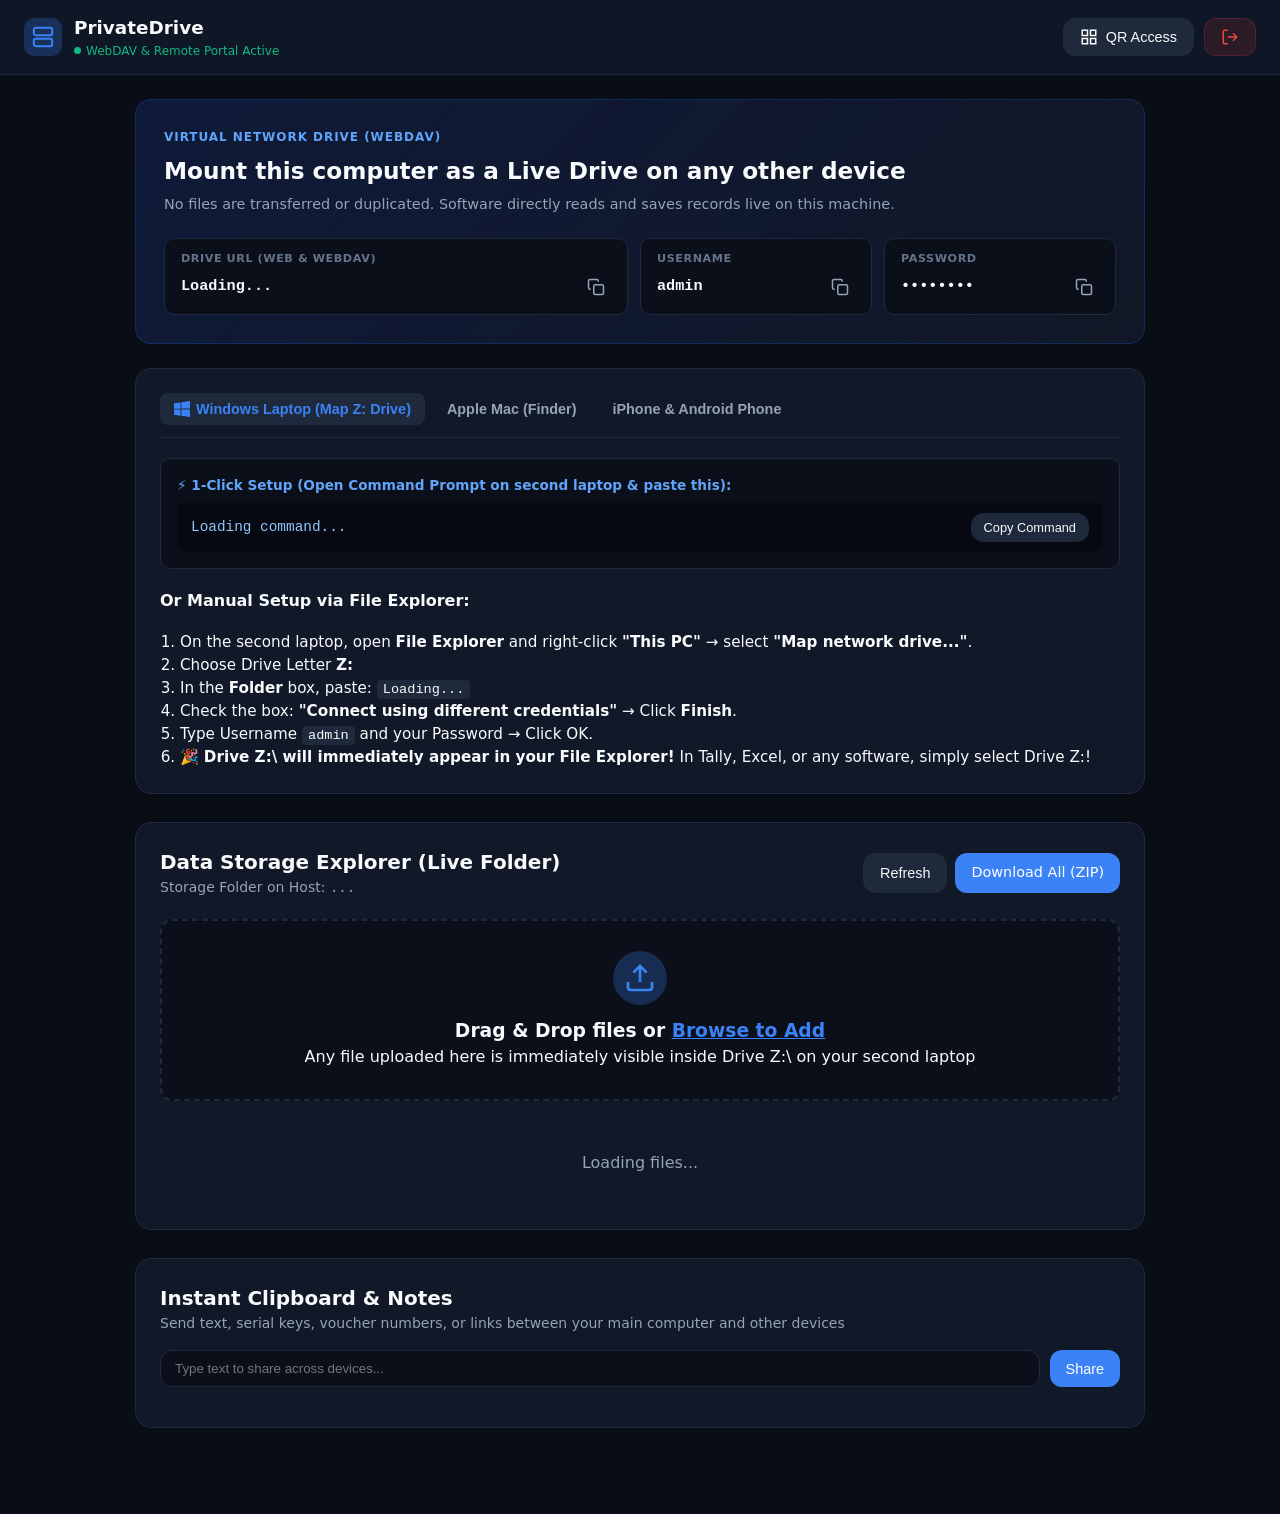
==== templates/index.html @ 7d11a28d "Initial commit: PrivateDrive - Self-hosted Virtual Network Drive" ====
<!DOCTYPE html>
<html lang="en">
<head>
    <meta charset="UTF-8">
    <meta name="viewport" content="width=device-width, initial-scale=1.0, maximum-scale=1.0">
    <title>PrivateDrive - Remote Data & Virtual Drive Portal</title>
    <link rel="stylesheet" href="/static/style.css">
    <script src="/static/qrcode.min.js"></script>
</head>
<body class="dashboard-body">

    <!-- Navbar -->
    <header class="navbar">
        <div class="nav-brand">
            <div class="brand-icon">
                <svg viewBox="0 0 24 24" width="22" height="22" fill="none" stroke="currentColor" stroke-width="2.2">
                    <rect x="2" y="2" width="20" height="8" rx="2" ry="2"></rect>
                    <rect x="2" y="14" width="20" height="8" rx="2" ry="2"></rect>
                    <line x1="6" y1="6" x2="6.01" y2="6"></line>
                    <line x1="6" y1="18" x2="6.01" y2="18"></line>
                </svg>
            </div>
            <div>
                <span class="brand-name">PrivateDrive</span>
                <span class="badge-online"><span class="pulse-dot"></span> WebDAV & Remote Portal Active</span>
            </div>
        </div>

        <div class="nav-actions">
            <button class="btn-secondary" onclick="openQrModal()">
                <svg viewBox="0 0 24 24" width="18" height="18" fill="none" stroke="currentColor" stroke-width="2">
                    <rect x="3" y="3" width="7" height="7"></rect>
                    <rect x="14" y="3" width="7" height="7"></rect>
                    <rect x="14" y="14" width="7" height="7"></rect>
                    <rect x="3" y="14" width="7" height="7"></rect>
                </svg>
                <span class="hide-mobile">QR Access</span>
            </button>
            <button class="btn-danger" onclick="handleLogout()" title="Logout">
                <svg viewBox="0 0 24 24" width="18" height="18" fill="none" stroke="currentColor" stroke-width="2">
                    <path d="M9 21H5a2 2 0 0 1-2-2V5a2 2 0 0 1 2-2h4"></path>
                    <polyline points="16 17 21 12 16 7"></polyline>
                    <line x1="21" y1="12" x2="9" y2="12"></line>
                </svg>
            </button>
        </div>
    </header>

    <main class="container">

        <!-- Main Banner: Virtual Drive Credentials -->
        <section class="drive-banner">
            <div class="banner-badge">VIRTUAL NETWORK DRIVE (WEBDAV)</div>
            <h2>Mount this computer as a Live Drive on any other device</h2>
            <p class="banner-sub">No files are transferred or duplicated. Software directly reads and saves records live on this machine.</p>

            <div class="credentials-grid">
                <!-- Drive URL -->
                <div class="cred-card">
                    <span class="cred-label">DRIVE URL (WEB & WEBDAV)</span>
                    <div class="cred-value-row">
                        <span id="activeDriveUrl" class="cred-val">Loading...</span>
                        <button class="btn-icon-subtle" onclick="copyText(state.active_drive, 'Drive URL copied!')" title="Copy">
                            <svg viewBox="0 0 24 24" width="18" height="18" fill="none" stroke="currentColor" stroke-width="2">
                                <rect x="9" y="9" width="13" height="13" rx="2" ry="2"></rect>
                                <path d="M5 15H4a2 2 0 0 1-2-2V4a2 2 0 0 1 2-2h9a2 2 0 0 1 2 2v1"></path>
                            </svg>
                        </button>
                    </div>
                </div>

                <!-- Username -->
                <div class="cred-card">
                    <span class="cred-label">USERNAME</span>
                    <div class="cred-value-row">
                        <span id="credUsername" class="cred-val">admin</span>
                        <button class="btn-icon-subtle" onclick="copyText(state.username, 'Username copied!')" title="Copy">
                            <svg viewBox="0 0 24 24" width="18" height="18" fill="none" stroke="currentColor" stroke-width="2">
                                <rect x="9" y="9" width="13" height="13" rx="2" ry="2"></rect>
                                <path d="M5 15H4a2 2 0 0 1-2-2V4a2 2 0 0 1 2-2h9a2 2 0 0 1 2 2v1"></path>
                            </svg>
                        </button>
                    </div>
                </div>

                <!-- Password -->
                <div class="cred-card">
                    <span class="cred-label">PASSWORD</span>
                    <div class="cred-value-row">
                        <span id="credPassword" class="cred-val">••••••••</span>
                        <button class="btn-icon-subtle" onclick="copyText(state.password, 'Password copied!')" title="Copy">
                            <svg viewBox="0 0 24 24" width="18" height="18" fill="none" stroke="currentColor" stroke-width="2">
                                <rect x="9" y="9" width="13" height="13" rx="2" ry="2"></rect>
                                <path d="M5 15H4a2 2 0 0 1-2-2V4a2 2 0 0 1 2-2h9a2 2 0 0 1 2 2v1"></path>
                            </svg>
                        </button>
                    </div>
                </div>
            </div>
        </section>

        <!-- Interactive Setup Guide for Devices -->
        <section class="guide-box">
            <div class="guide-tabs">
                <button class="guide-tab-btn active" onclick="switchGuide('win', this)">
                    <svg viewBox="0 0 24 24" width="16" height="16" fill="currentColor">
                        <path d="M0 3.449L9.75 2.1v9.451H0m10.949-9.602L24 0v11.4H10.949M0 12.6h9.75v9.451L0 20.699M10.949 12.6H24V24l-12.901-1.799"/>
                    </svg>
                    Windows Laptop (Map Z: Drive)
                </button>
                <button class="guide-tab-btn" onclick="switchGuide('mac', this)">
                    Apple Mac (Finder)
                </button>
                <button class="guide-tab-btn" onclick="switchGuide('mobile', this)">
                    iPhone & Android Phone
                </button>
            </div>

            <!-- Windows Instructions -->
            <div id="guide-win" class="guide-panel active">
                <div class="guide-fast-command">
                    <span class="cmd-label">⚡ 1-Click Setup (Open Command Prompt on second laptop & paste this):</span>
                    <div class="code-box">
                        <code id="winCliCommand">Loading command...</code>
                        <button class="btn-secondary btn-sm" onclick="copyText(document.getElementById('winCliCommand').innerText, 'Windows command copied!')">Copy Command</button>
                    </div>
                </div>

                <div class="steps-list">
                    <h4>Or Manual Setup via File Explorer:</h4>
                    <ol>
                        <li>On the second laptop, open <strong>File Explorer</strong> and right-click <strong>"This PC"</strong> → select <strong>"Map network drive..."</strong>.</li>
                        <li>Choose Drive Letter <strong>Z:</strong></li>
                        <li>In the <strong>Folder</strong> box, paste: <code id="guideWinUrl" class="inline-code">Loading...</code></li>
                        <li>Check the box: <strong>"Connect using different credentials"</strong> → Click <strong>Finish</strong>.</li>
                        <li>Type Username <code id="guideWinUser" class="inline-code">admin</code> and your Password → Click OK.</li>
                        <li>🎉 <strong>Drive Z:\ will immediately appear in your File Explorer!</strong> In Tally, Excel, or any software, simply select Drive Z:!</li>
                    </ol>
                </div>
            </div>

            <!-- Mac Instructions -->
            <div id="guide-mac" class="guide-panel">
                <ol class="steps-list">
                    <li>Open <strong>Finder</strong> on your Mac.</li>
                    <li>Press <kbd>Command</kbd> + <kbd>K</kbd> (or click <strong>Go</strong> → <strong>Connect to Server</strong>).</li>
                    <li>In the Server Address box, paste your Drive URL.</li>
                    <li>Click <strong>Connect</strong> and enter Username <code class="inline-code">admin</code> and Password.</li>
                    <li>The drive mounts in Finder as a shared network volume!</li>
                </ol>
            </div>

            <!-- Mobile Instructions -->
            <div id="guide-mobile" class="guide-panel">
                <ol class="steps-list">
                    <li><strong>On iPhone/iPad:</strong> Open the built-in <strong>Files</strong> app → tap the <strong>•••</strong> (three dots at top right) → tap <strong>"Connect to Server"</strong> → paste your Drive URL → choose "Registered User" and enter username/password.</li>
                    <li><strong>On Android:</strong> Open <strong>Cx File Explorer</strong> (free from Play Store) → tap <strong>Network</strong> tab → tap <strong>+ (New location)</strong> → tap <strong>Remote</strong> → tap <strong>WebDAV</strong> → paste the Host URL, username, and password.</li>
                </ol>
            </div>
        </section>

        <!-- Web File Explorer & Direct Actions -->
        <section class="section-card">
            <div class="section-header">
                <div>
                    <h3 class="section-title">Data Storage Explorer (Live Folder)</h3>
                    <p class="subtle-text">Storage Folder on Host: <code id="storagePathLabel">...</code></p>
                </div>
                <div class="section-actions">
                    <button class="btn-secondary" onclick="fetchFiles()">Refresh</button>
                    <a href="/api/download-all" class="btn-primary">Download All (ZIP)</a>
                </div>
            </div>

            <!-- Drag & Drop Zone -->
            <div id="dropZone" class="drop-zone" onclick="document.getElementById('fileInput').click()">
                <input type="file" id="fileInput" multiple style="display: none;" onchange="handleUpload(this.files)">
                <div class="drop-zone-icon">
                    <svg viewBox="0 0 24 24" width="32" height="32" fill="none" stroke="currentColor" stroke-width="2">
                        <path d="M21 15v4a2 2 0 0 1-2 2H5a2 2 0 0 1-2-2v-4"></path>
                        <polyline points="17 8 12 3 7 8"></polyline>
                        <line x1="12" y1="3" x2="12" y2="15"></line>
                    </svg>
                </div>
                <h3>Drag & Drop files or <span class="highlight-text">Browse to Add</span></h3>
                <p>Any file uploaded here is immediately visible inside Drive Z:\ on your second laptop</p>
            </div>

            <!-- File List -->
            <div id="fileList" class="file-list">
                <div class="empty-state">Loading files...</div>
            </div>
        </section>

        <!-- Shared Clipboard / Quick Notes -->
        <section class="section-card">
            <h3 class="section-title">Instant Clipboard & Notes</h3>
            <p class="subtle-text">Send text, serial keys, voucher numbers, or links between your main computer and other devices</p>

            <div class="notes-input-row">
                <input type="text" id="noteInput" placeholder="Type text to share across devices...">
                <button class="btn-primary" onclick="submitNote()">Share</button>
            </div>

            <div id="notesContainer" class="notes-list">
                <!-- Rendered dynamically -->
            </div>
        </section>

    </main>

    <!-- QR Modal -->
    <div id="qrModal" class="modal-backdrop hidden" onclick="closeQrModal(event)">
        <div class="modal-content" onclick="event.stopPropagation()">
            <div class="modal-header">
                <h3>Mobile Fast Connect</h3>
                <button class="btn-close" onclick="closeQrModal()">&times;</button>
            </div>
            <div class="modal-body">
                <p>Scan with your phone camera to open this portal:</p>
                <div id="qrContainer" class="qr-box"></div>
                <div class="qr-url-text" id="qrUrlLabel"></div>
            </div>
        </div>
    </div>

    <!-- Toast -->
    <div id="toast" class="toast hidden"></div>

    <script src="/static/app.js"></script>
</body>
</html>
---- static/style.css ----
:root {
    --bg: #090d16;
    --card-bg: #111827;
    --card-hover: #162032;
    --border: #1f293d;
    --primary: #3b82f6;
    --primary-hover: #2563eb;
    --primary-glow: rgba(59, 130, 246, 0.25);
    --success: #10b981;
    --text: #f8fafc;
    --text-muted: #94a3b8;
    --text-subtle: #64748b;
    --radius: 12px;
    --font: system-ui, -apple-system, BlinkMacSystemFont, 'Segoe UI', Roboto, sans-serif;
}

* { box-sizing: border-box; margin: 0; padding: 0; }

body {
    background-color: var(--bg);
    color: var(--text);
    font-family: var(--font);
    line-height: 1.5;
    -webkit-font-smoothing: antialiased;
    min-height: 100vh;
}

.hidden { display: none !important; }
.subtle-text { color: var(--text-muted); font-size: 0.875rem; }
.highlight-text { color: var(--primary); text-decoration: underline; cursor: pointer; }

/* ----------------- Login ----------------- */
.login-body {
    display: flex;
    align-items: center;
    justify-content: center;
    min-height: 100vh;
    padding: 20px;
    background: radial-gradient(circle at top, #1e293b 0%, var(--bg) 70%);
}

.login-card {
    background: var(--card-bg);
    border: 1px solid var(--border);
    border-radius: 20px;
    padding: 40px 32px;
    width: 100%;
    max-width: 420px;
    text-align: center;
    box-shadow: 0 20px 40px rgba(0,0,0,0.5);
}

.brand-icon-big {
    width: 68px;
    height: 68px;
    background: var(--primary-glow);
    color: var(--primary);
    border-radius: 16px;
    display: inline-flex;
    align-items: center;
    justify-content: center;
    margin-bottom: 20px;
}

.login-title { font-size: 1.75rem; font-weight: 700; margin-bottom: 6px; }
.login-subtitle { color: var(--text-muted); font-size: 0.95rem; margin-bottom: 24px; }

.input-group {
    text-align: left;
    margin-bottom: 16px;
}

.input-group label {
    display: block;
    font-size: 0.8rem;
    font-weight: 600;
    color: var(--text-muted);
    text-transform: uppercase;
    margin-bottom: 6px;
}

.input-group input {
    width: 100%;
    background: #0b0f19;
    border: 1.5px solid var(--border);
    border-radius: var(--radius);
    padding: 12px 16px;
    color: var(--text);
    font-size: 1rem;
    outline: none;
}

.input-group input:focus {
    border-color: var(--primary);
}

.error-badge {
    background: rgba(239, 68, 68, 0.15);
    border: 1px solid rgba(239, 68, 68, 0.3);
    color: #fca5a5;
    padding: 10px;
    border-radius: 8px;
    font-size: 0.85rem;
    margin-bottom: 16px;
}

.login-footer { margin-top: 24px; font-size: 0.8rem; color: var(--text-subtle); }

/* ----------------- Dashboard Layout ----------------- */
.navbar {
    background: rgba(17, 24, 39, 0.9);
    backdrop-filter: blur(12px);
    border-bottom: 1px solid var(--border);
    padding: 14px 24px;
    display: flex;
    justify-content: space-between;
    align-items: center;
    position: sticky;
    top: 0;
    z-index: 100;
}

.nav-brand { display: flex; align-items: center; gap: 12px; }
.brand-icon {
    width: 38px; height: 38px;
    background: var(--primary-glow);
    color: var(--primary);
    border-radius: 10px;
    display: flex; align-items: center; justify-content: center;
}
.brand-name { font-size: 1.15rem; font-weight: 700; display: block; }
.badge-online { font-size: 0.75rem; color: var(--success); font-weight: 500; display: flex; align-items: center; gap: 5px; }

.pulse-dot {
    width: 7px; height: 7px;
    background: var(--success);
    border-radius: 50%;
    animation: pulse 2s infinite;
}
@keyframes pulse {
    0% { transform: scale(0.95); box-shadow: 0 0 0 0 rgba(16, 185, 129, 0.7); }
    70% { transform: scale(1); box-shadow: 0 0 0 6px rgba(16, 185, 129, 0); }
    100% { transform: scale(0.95); box-shadow: 0 0 0 0 rgba(16, 185, 129, 0); }
}

.nav-actions { display: flex; align-items: center; gap: 10px; }
.container { max-width: 1050px; margin: 0 auto; padding: 24px 20px 60px; }

/* ----------------- Buttons ----------------- */
.btn-primary, .btn-secondary, .btn-danger {
    display: inline-flex; align-items: center; justify-content: center; gap: 8px;
    padding: 9px 16px; font-weight: 500; font-size: 0.9rem;
    border-radius: var(--radius); border: none; cursor: pointer; text-decoration: none;
}
.btn-primary { background: var(--primary); color: #fff; }
.btn-primary:hover { background: var(--primary-hover); }
.btn-secondary { background: #1e293b; border: 1px solid var(--border); color: var(--text); }
.btn-secondary:hover { background: #2b3952; }
.btn-danger { background: rgba(239, 68, 68, 0.12); color: #ef4444; border: 1px solid rgba(239, 68, 68, 0.2); }
.btn-danger:hover { background: rgba(239, 68, 68, 0.25); }
.btn-full { width: 100%; }
.btn-sm { padding: 6px 12px; font-size: 0.8rem; }

.btn-icon-subtle {
    background: transparent; border: none; color: var(--text-muted);
    cursor: pointer; padding: 6px; border-radius: 6px; display: flex; align-items: center;
}
.btn-icon-subtle:hover { color: var(--text); background: #1f293d; }

/* ----------------- Drive Banner & Credentials ----------------- */
.drive-banner {
    background: linear-gradient(135deg, rgba(30, 58, 138, 0.3) 0%, rgba(17, 24, 39, 0.95) 100%);
    border: 1px solid #2563eb40;
    border-radius: 16px;
    padding: 28px;
    margin-bottom: 24px;
}

.banner-badge {
    font-size: 0.75rem; font-weight: 700; color: #60a5fa;
    letter-spacing: 0.08em; text-transform: uppercase; margin-bottom: 8px;
}

.drive-banner h2 { font-size: 1.45rem; font-weight: 700; margin-bottom: 6px; }
.banner-sub { color: var(--text-muted); font-size: 0.9rem; margin-bottom: 22px; }

.credentials-grid {
    display: grid;
    grid-template-columns: 2fr 1fr 1fr;
    gap: 12px;
}

.cred-card {
    background: #0b0f19;
    border: 1px solid var(--border);
    border-radius: 10px;
    padding: 12px 16px;
}

.cred-label {
    display: block;
    font-size: 0.7rem;
    font-weight: 700;
    color: var(--text-subtle);
    letter-spacing: 0.05em;
    margin-bottom: 4px;
}

.cred-value-row {
    display: flex;
    align-items: center;
    justify-content: space-between;
    gap: 8px;
}

.cred-val {
    font-family: monospace;
    font-size: 0.95rem;
    font-weight: 600;
    word-break: break-all;
}

/* ----------------- Guide Box ----------------- */
.guide-box {
    background: var(--card-bg);
    border: 1px solid var(--border);
    border-radius: 16px;
    padding: 24px;
    margin-bottom: 28px;
}

.guide-tabs {
    display: flex;
    gap: 8px;
    border-bottom: 1px solid var(--border);
    padding-bottom: 12px;
    margin-bottom: 20px;
    overflow-x: auto;
}

.guide-tab-btn {
    background: transparent;
    border: none;
    color: var(--text-muted);
    font-size: 0.9rem;
    font-weight: 600;
    padding: 8px 14px;
    border-radius: 8px;
    cursor: pointer;
    display: inline-flex;
    align-items: center;
    gap: 6px;
}
.guide-tab-btn.active {
    background: #1e293b;
    color: var(--primary);
}

.guide-panel { display: none; }
.guide-panel.active { display: block; }

.guide-fast-command {
    background: #0b0f19;
    border: 1px solid #1e293b;
    border-radius: 10px;
    padding: 16px;
    margin-bottom: 20px;
}

.cmd-label {
    display: block;
    font-size: 0.85rem;
    font-weight: 600;
    color: #60a5fa;
    margin-bottom: 8px;
}

.code-box {
    display: flex;
    align-items: center;
    justify-content: space-between;
    gap: 12px;
    background: #060911;
    border-radius: 8px;
    padding: 10px 14px;
}

.code-box code {
    font-family: monospace;
    font-size: 0.9rem;
    color: #93c5fd;
    word-break: break-all;
}

.steps-list {
    margin-left: 20px;
    display: flex;
    flex-direction: column;
    gap: 10px;
    font-size: 0.95rem;
}

.steps-list h4 { margin-left: -20px; margin-bottom: 8px; font-size: 1rem; }

.inline-code {
    background: #1e293b;
    padding: 2px 6px;
    border-radius: 4px;
    font-family: monospace;
    font-size: 0.85rem;
}

/* ----------------- Section Cards ----------------- */
.section-card {
    background: var(--card-bg);
    border: 1px solid var(--border);
    border-radius: 16px;
    padding: 24px;
    margin-bottom: 28px;
}

.section-header {
    display: flex;
    align-items: center;
    justify-content: space-between;
    margin-bottom: 20px;
    flex-wrap: wrap;
    gap: 10px;
}

.section-title { font-size: 1.25rem; font-weight: 700; }
.section-actions { display: flex; gap: 8px; }

/* ----------------- Drop Zone ----------------- */
.drop-zone {
    border: 2px dashed var(--border);
    border-radius: var(--radius);
    background: #0b0f19;
    padding: 30px 20px;
    text-align: center;
    cursor: pointer;
    margin-bottom: 20px;
}
.drop-zone:hover { border-color: var(--primary); }

.drop-zone-icon {
    width: 54px; height: 54px;
    background: var(--primary-glow);
    color: var(--primary);
    border-radius: 50%;
    display: inline-flex; align-items: center; justify-content: center;
    margin-bottom: 12px;
}

/* ----------------- File List ----------------- */
.file-list { display: flex; flex-direction: column; gap: 8px; }

.file-row {
    background: #0b0f19;
    border: 1px solid var(--border);
    border-radius: 8px;
    padding: 12px 16px;
    display: flex;
    align-items: center;
    justify-content: space-between;
}

.file-info { display: flex; align-items: center; gap: 12px; overflow: hidden; }
.file-name { font-weight: 600; font-size: 0.95rem; text-overflow: ellipsis; overflow: hidden; white-space: nowrap; }

/* ----------------- Clipboard Notes ----------------- */
.notes-input-row {
    display: flex;
    gap: 10px;
    margin: 16px 0;
}

.notes-input-row input {
    flex: 1;
    background: #0b0f19;
    border: 1px solid var(--border);
    border-radius: var(--radius);
    padding: 10px 14px;
    color: var(--text);
    outline: none;
}
.notes-input-row input:focus { border-color: var(--primary); }

.notes-list { display: flex; flex-direction: column; gap: 8px; }
.note-row {
    background: #0b0f19;
    border: 1px solid var(--border);
    border-radius: 8px;
    padding: 12px 16px;
    display: flex;
    align-items: center;
    justify-content: space-between;
}

/* ----------------- Modals & Toast ----------------- */
.modal-backdrop {
    position: fixed; top: 0; left: 0; width: 100vw; height: 100vh;
    background: rgba(0,0,0,0.75); backdrop-filter: blur(8px);
    display: flex; align-items: center; justify-content: center;
    padding: 20px; z-index: 1000;
}

.modal-content {
    background: var(--card-bg); border: 1px solid var(--border);
    border-radius: 18px; width: 100%; max-width: 400px;
    padding: 24px; text-align: center;
}

.modal-header { display: flex; justify-content: space-between; align-items: center; margin-bottom: 16px; }
.btn-close { background: transparent; border: none; color: var(--text-muted); font-size: 1.5rem; cursor: pointer; }

.qr-box { background: #fff; padding: 14px; border-radius: 10px; display: inline-block; margin: 16px 0; }
.qr-url-text { font-family: monospace; font-size: 0.85rem; color: var(--text-muted); word-break: break-all; }

.toast {
    position: fixed; bottom: 24px; right: 24px;
    background: #1e293b; border: 1px solid var(--border);
    color: var(--text); padding: 12px 20px; border-radius: 10px;
    box-shadow: 0 10px 25px rgba(0,0,0,0.5); z-index: 2000;
}

.empty-state { text-align: center; padding: 30px; color: var(--text-muted); }

@media (max-width: 768px) {
    .credentials-grid { grid-template-columns: 1fr; }
    .hide-mobile { display: none; }
    .code-box { flex-direction: column; align-items: flex-start; }
}
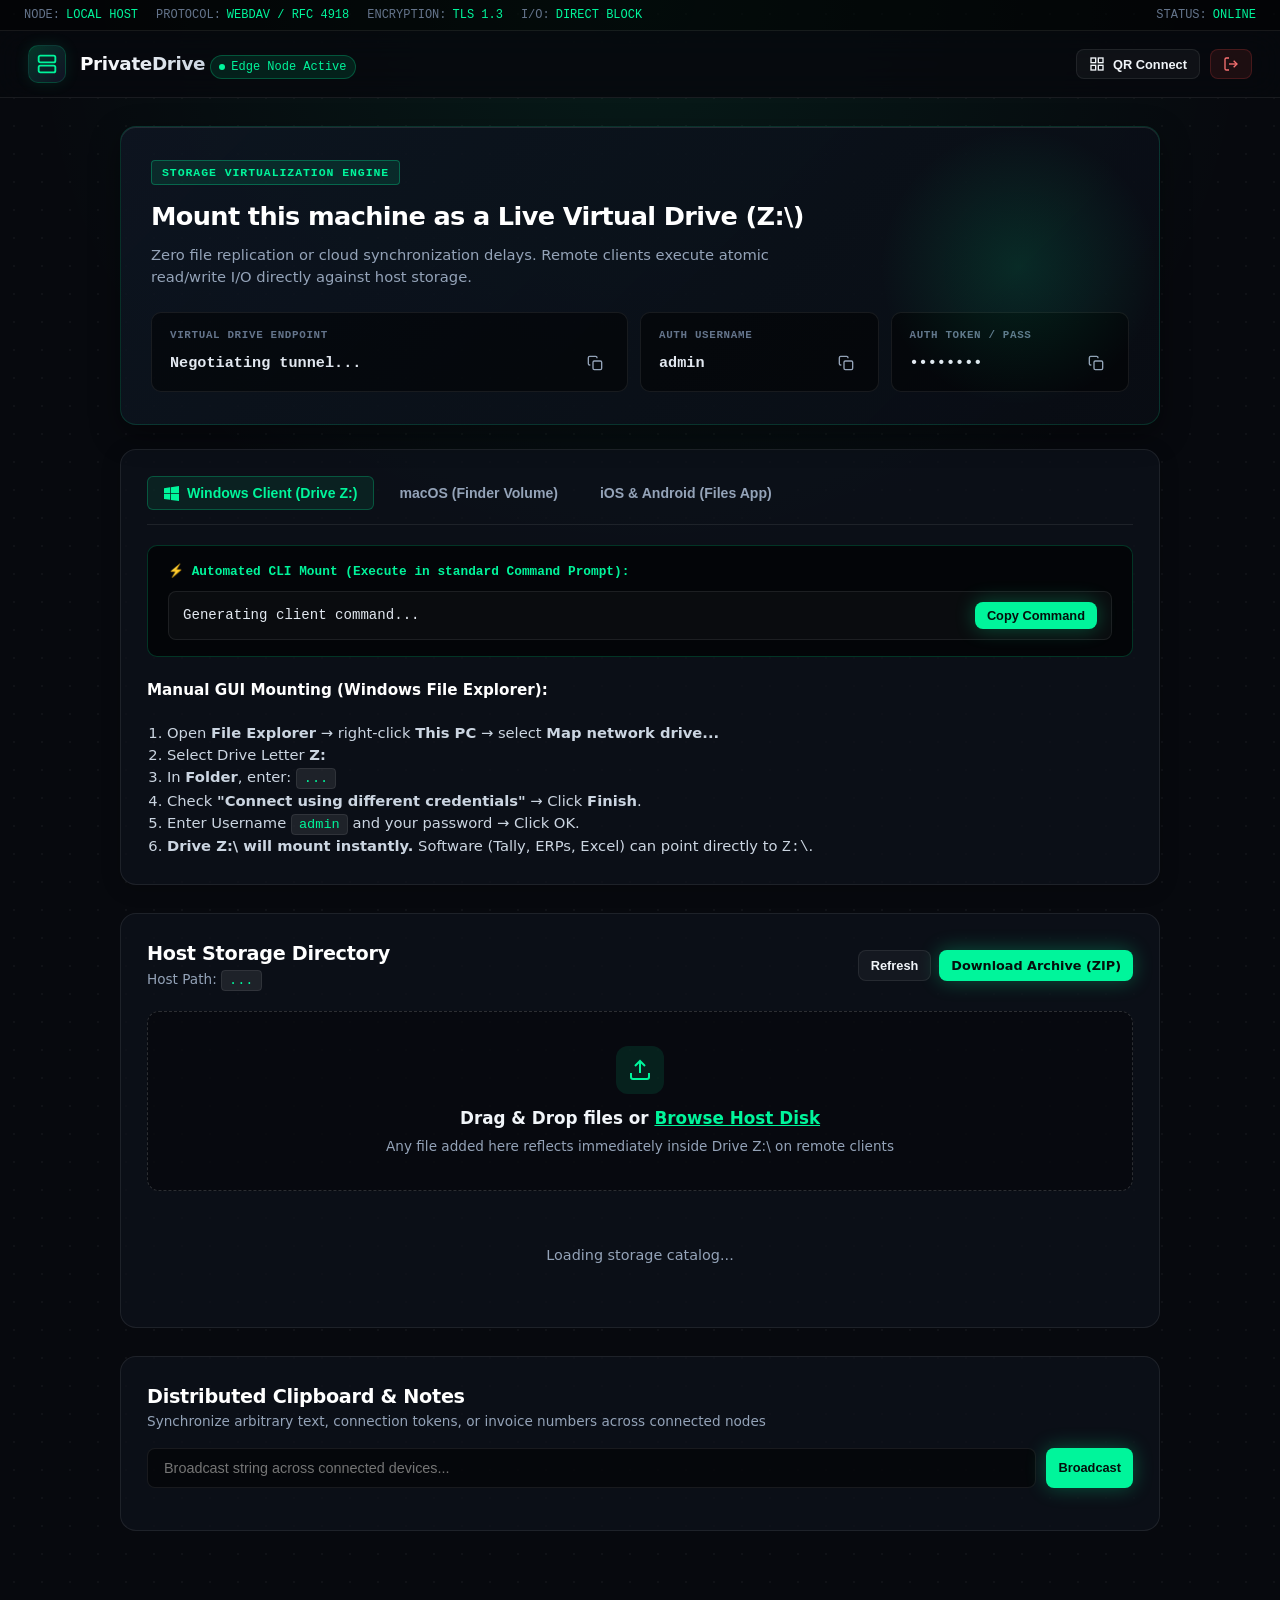
==== commit 78141526: "feat(ui): redesign with Linear/Supabase industrial dark aesthetic, tech ribbon, and micro-interactio" ====
--- a/templates/index.html
+++ b/templates/index.html
@@ -3,17 +3,30 @@
 <head>
     <meta charset="UTF-8">
     <meta name="viewport" content="width=device-width, initial-scale=1.0, maximum-scale=1.0">
-    <title>PrivateDrive - Remote Data & Virtual Drive Portal</title>
+    <title>PrivateDrive — Cloud Storage Virtualization Engine</title>
     <link rel="stylesheet" href="/static/style.css">
     <script src="/static/qrcode.min.js"></script>
 </head>
 <body class="dashboard-body">
 
-    <!-- Navbar -->
+    <!-- Top Technical Telemetry Ribbon -->
+    <div class="status-ribbon">
+        <div class="status-metrics">
+            <span class="metric-pill">NODE: <strong>LOCAL HOST</strong></span>
+            <span class="metric-pill">PROTOCOL: <strong>WEBDAV / RFC 4918</strong></span>
+            <span class="metric-pill">ENCRYPTION: <strong>TLS 1.3</strong></span>
+            <span class="metric-pill">I/O: <strong>DIRECT BLOCK</strong></span>
+        </div>
+        <div>
+            <span class="metric-pill">STATUS: <strong>ONLINE</strong></span>
+        </div>
+    </div>
+
+    <!-- Main Navigation Bar -->
     <header class="navbar">
         <div class="nav-brand">
             <div class="brand-icon">
-                <svg viewBox="0 0 24 24" width="22" height="22" fill="none" stroke="currentColor" stroke-width="2.2">
+                <svg viewBox="0 0 24 24" width="20" height="20" fill="none" stroke="currentColor" stroke-width="2.2">
                     <rect x="2" y="2" width="20" height="8" rx="2" ry="2"></rect>
                     <rect x="2" y="14" width="20" height="8" rx="2" ry="2"></rect>
                     <line x1="6" y1="6" x2="6.01" y2="6"></line>
@@ -22,22 +35,22 @@
             </div>
             <div>
                 <span class="brand-name">PrivateDrive</span>
-                <span class="badge-online"><span class="pulse-dot"></span> WebDAV & Remote Portal Active</span>
+                <span class="badge-online"><span class="pulse-dot"></span> Edge Node Active</span>
             </div>
         </div>
 
         <div class="nav-actions">
-            <button class="btn-secondary" onclick="openQrModal()">
-                <svg viewBox="0 0 24 24" width="18" height="18" fill="none" stroke="currentColor" stroke-width="2">
+            <button class="btn-secondary btn-sm" onclick="openQrModal()" title="Fast Connect via Mobile">
+                <svg viewBox="0 0 24 24" width="16" height="16" fill="none" stroke="currentColor" stroke-width="2">
                     <rect x="3" y="3" width="7" height="7"></rect>
                     <rect x="14" y="3" width="7" height="7"></rect>
                     <rect x="14" y="14" width="7" height="7"></rect>
                     <rect x="3" y="14" width="7" height="7"></rect>
                 </svg>
-                <span class="hide-mobile">QR Access</span>
+                <span class="hide-mobile">QR Connect</span>
             </button>
-            <button class="btn-danger" onclick="handleLogout()" title="Logout">
-                <svg viewBox="0 0 24 24" width="18" height="18" fill="none" stroke="currentColor" stroke-width="2">
+            <button class="btn-danger btn-sm" onclick="handleLogout()" title="Disconnect Session">
+                <svg viewBox="0 0 24 24" width="16" height="16" fill="none" stroke="currentColor" stroke-width="2">
                     <path d="M9 21H5a2 2 0 0 1-2-2V5a2 2 0 0 1 2-2h4"></path>
                     <polyline points="16 17 21 12 16 7"></polyline>
                     <line x1="21" y1="12" x2="9" y2="12"></line>
@@ -48,20 +61,20 @@
 
     <main class="container">
 
-        <!-- Main Banner: Virtual Drive Credentials -->
+        <!-- Hero Virtual Drive Infrastructure Banner -->
         <section class="drive-banner">
-            <div class="banner-badge">VIRTUAL NETWORK DRIVE (WEBDAV)</div>
-            <h2>Mount this computer as a Live Drive on any other device</h2>
-            <p class="banner-sub">No files are transferred or duplicated. Software directly reads and saves records live on this machine.</p>
+            <div class="banner-badge">STORAGE VIRTUALIZATION ENGINE</div>
+            <h2>Mount this machine as a Live Virtual Drive (Z:\)</h2>
+            <p class="banner-sub">Zero file replication or cloud synchronization delays. Remote clients execute atomic read/write I/O directly against host storage.</p>
 
             <div class="credentials-grid">
-                <!-- Drive URL -->
+                <!-- Virtual Drive URL -->
                 <div class="cred-card">
-                    <span class="cred-label">DRIVE URL (WEB & WEBDAV)</span>
+                    <span class="cred-label">VIRTUAL DRIVE ENDPOINT</span>
                     <div class="cred-value-row">
-                        <span id="activeDriveUrl" class="cred-val">Loading...</span>
-                        <button class="btn-icon-subtle" onclick="copyText(state.active_drive, 'Drive URL copied!')" title="Copy">
-                            <svg viewBox="0 0 24 24" width="18" height="18" fill="none" stroke="currentColor" stroke-width="2">
+                        <span id="activeDriveUrl" class="cred-val">Negotiating tunnel...</span>
+                        <button class="btn-icon-subtle" onclick="copyText(state.active_drive, 'Drive URL copied!', this)" title="Copy">
+                            <svg viewBox="0 0 24 24" width="16" height="16" fill="none" stroke="currentColor" stroke-width="2">
                                 <rect x="9" y="9" width="13" height="13" rx="2" ry="2"></rect>
                                 <path d="M5 15H4a2 2 0 0 1-2-2V4a2 2 0 0 1 2-2h9a2 2 0 0 1 2 2v1"></path>
                             </svg>
@@ -71,11 +84,11 @@
 
                 <!-- Username -->
                 <div class="cred-card">
-                    <span class="cred-label">USERNAME</span>
+                    <span class="cred-label">AUTH USERNAME</span>
                     <div class="cred-value-row">
                         <span id="credUsername" class="cred-val">admin</span>
-                        <button class="btn-icon-subtle" onclick="copyText(state.username, 'Username copied!')" title="Copy">
-                            <svg viewBox="0 0 24 24" width="18" height="18" fill="none" stroke="currentColor" stroke-width="2">
+                        <button class="btn-icon-subtle" onclick="copyText(state.username, 'Username copied!', this)" title="Copy">
+                            <svg viewBox="0 0 24 24" width="16" height="16" fill="none" stroke="currentColor" stroke-width="2">
                                 <rect x="9" y="9" width="13" height="13" rx="2" ry="2"></rect>
                                 <path d="M5 15H4a2 2 0 0 1-2-2V4a2 2 0 0 1 2-2h9a2 2 0 0 1 2 2v1"></path>
                             </svg>
@@ -85,11 +98,11 @@
 
                 <!-- Password -->
                 <div class="cred-card">
-                    <span class="cred-label">PASSWORD</span>
+                    <span class="cred-label">AUTH TOKEN / PASS</span>
                     <div class="cred-value-row">
                         <span id="credPassword" class="cred-val">••••••••</span>
-                        <button class="btn-icon-subtle" onclick="copyText(state.password, 'Password copied!')" title="Copy">
-                            <svg viewBox="0 0 24 24" width="18" height="18" fill="none" stroke="currentColor" stroke-width="2">
+                        <button class="btn-icon-subtle" onclick="copyText(state.password, 'Password copied!', this)" title="Copy">
+                            <svg viewBox="0 0 24 24" width="16" height="16" fill="none" stroke="currentColor" stroke-width="2">
                                 <rect x="9" y="9" width="13" height="13" rx="2" ry="2"></rect>
                                 <path d="M5 15H4a2 2 0 0 1-2-2V4a2 2 0 0 1 2-2h9a2 2 0 0 1 2 2v1"></path>
                             </svg>
@@ -99,111 +112,110 @@
             </div>
         </section>
 
-        <!-- Interactive Setup Guide for Devices -->
+        <!-- OS Mounting Matrix -->
         <section class="guide-box">
             <div class="guide-tabs">
                 <button class="guide-tab-btn active" onclick="switchGuide('win', this)">
-                    <svg viewBox="0 0 24 24" width="16" height="16" fill="currentColor">
+                    <svg viewBox="0 0 24 24" width="15" height="15" fill="currentColor">
                         <path d="M0 3.449L9.75 2.1v9.451H0m10.949-9.602L24 0v11.4H10.949M0 12.6h9.75v9.451L0 20.699M10.949 12.6H24V24l-12.901-1.799"/>
                     </svg>
-                    Windows Laptop (Map Z: Drive)
+                    Windows Client (Drive Z:)
                 </button>
                 <button class="guide-tab-btn" onclick="switchGuide('mac', this)">
-                    Apple Mac (Finder)
+                    macOS (Finder Volume)
                 </button>
                 <button class="guide-tab-btn" onclick="switchGuide('mobile', this)">
-                    iPhone & Android Phone
+                    iOS & Android (Files App)
                 </button>
             </div>
 
-            <!-- Windows Instructions -->
+            <!-- Windows Client Guide -->
             <div id="guide-win" class="guide-panel active">
                 <div class="guide-fast-command">
-                    <span class="cmd-label">⚡ 1-Click Setup (Open Command Prompt on second laptop & paste this):</span>
+                    <span class="cmd-label">⚡ Automated CLI Mount (Execute in standard Command Prompt):</span>
                     <div class="code-box">
-                        <code id="winCliCommand">Loading command...</code>
-                        <button class="btn-secondary btn-sm" onclick="copyText(document.getElementById('winCliCommand').innerText, 'Windows command copied!')">Copy Command</button>
+                        <code id="winCliCommand">Generating client command...</code>
+                        <button class="btn-primary btn-sm" onclick="copyText(document.getElementById('winCliCommand').innerText, 'Windows mount command copied!', this)">Copy Command</button>
                     </div>
                 </div>
 
                 <div class="steps-list">
-                    <h4>Or Manual Setup via File Explorer:</h4>
+                    <h4>Manual GUI Mounting (Windows File Explorer):</h4>
                     <ol>
-                        <li>On the second laptop, open <strong>File Explorer</strong> and right-click <strong>"This PC"</strong> → select <strong>"Map network drive..."</strong>.</li>
-                        <li>Choose Drive Letter <strong>Z:</strong></li>
-                        <li>In the <strong>Folder</strong> box, paste: <code id="guideWinUrl" class="inline-code">Loading...</code></li>
-                        <li>Check the box: <strong>"Connect using different credentials"</strong> → Click <strong>Finish</strong>.</li>
-                        <li>Type Username <code id="guideWinUser" class="inline-code">admin</code> and your Password → Click OK.</li>
-                        <li>🎉 <strong>Drive Z:\ will immediately appear in your File Explorer!</strong> In Tally, Excel, or any software, simply select Drive Z:!</li>
+                        <li>Open <strong>File Explorer</strong> → right-click <strong>This PC</strong> → select <strong>Map network drive...</strong></li>
+                        <li>Select Drive Letter <strong>Z:</strong></li>
+                        <li>In <strong>Folder</strong>, enter: <code id="guideWinUrl" class="inline-code">...</code></li>
+                        <li>Check <strong>"Connect using different credentials"</strong> → Click <strong>Finish</strong>.</li>
+                        <li>Enter Username <code id="guideWinUser" class="inline-code">admin</code> and your password → Click OK.</li>
+                        <li><strong>Drive Z:\ will mount instantly.</strong> Software (Tally, ERPs, Excel) can point directly to <code>Z:\</code>.</li>
                     </ol>
                 </div>
             </div>
 
-            <!-- Mac Instructions -->
+            <!-- macOS Guide -->
             <div id="guide-mac" class="guide-panel">
                 <ol class="steps-list">
-                    <li>Open <strong>Finder</strong> on your Mac.</li>
-                    <li>Press <kbd>Command</kbd> + <kbd>K</kbd> (or click <strong>Go</strong> → <strong>Connect to Server</strong>).</li>
-                    <li>In the Server Address box, paste your Drive URL.</li>
-                    <li>Click <strong>Connect</strong> and enter Username <code class="inline-code">admin</code> and Password.</li>
-                    <li>The drive mounts in Finder as a shared network volume!</li>
+                    <li>Open <strong>Finder</strong> on macOS.</li>
+                    <li>Press <kbd>Cmd</kbd> + <kbd>K</kbd> (Connect to Server).</li>
+                    <li>Enter: <code class="inline-code" id="guideMacUrl">...</code></li>
+                    <li>Select <strong>Registered User</strong>, enter credentials, and mount as a shared volume.</li>
                 </ol>
             </div>
 
-            <!-- Mobile Instructions -->
+            <!-- Mobile Guide -->
             <div id="guide-mobile" class="guide-panel">
                 <ol class="steps-list">
-                    <li><strong>On iPhone/iPad:</strong> Open the built-in <strong>Files</strong> app → tap the <strong>•••</strong> (three dots at top right) → tap <strong>"Connect to Server"</strong> → paste your Drive URL → choose "Registered User" and enter username/password.</li>
-                    <li><strong>On Android:</strong> Open <strong>Cx File Explorer</strong> (free from Play Store) → tap <strong>Network</strong> tab → tap <strong>+ (New location)</strong> → tap <strong>Remote</strong> → tap <strong>WebDAV</strong> → paste the Host URL, username, and password.</li>
+                    <li><strong>Apple iOS:</strong> Open native <strong>Files</strong> app → tap <strong>•••</strong> → <strong>Connect to Server</strong> → enter endpoint.</li>
+                    <li><strong>Android:</strong> Open <strong>Cx File Explorer</strong> → <strong>Network</strong> → <strong>+ (New)</strong> → <strong>Remote</strong> → <strong>WebDAV</strong>.</li>
                 </ol>
             </div>
         </section>
 
-        <!-- Web File Explorer & Direct Actions -->
+        <!-- Live Storage Explorer -->
         <section class="section-card">
             <div class="section-header">
                 <div>
-                    <h3 class="section-title">Data Storage Explorer (Live Folder)</h3>
-                    <p class="subtle-text">Storage Folder on Host: <code id="storagePathLabel">...</code></p>
+                    <h3 class="section-title">Host Storage Directory</h3>
+                    <p class="subtle-text">Host Path: <code id="storagePathLabel" class="inline-code">...</code></p>
                 </div>
                 <div class="section-actions">
-                    <button class="btn-secondary" onclick="fetchFiles()">Refresh</button>
-                    <a href="/api/download-all" class="btn-primary">Download All (ZIP)</a>
-                </div>
-            </div>
-
-            <!-- Drag & Drop Zone -->
+                    <button class="btn-secondary btn-sm" onclick="fetchFiles()">Refresh</button>
+                    <a href="/api/download-all" class="btn-primary btn-sm">Download Archive (ZIP)</a>
+                </div>
+            </div>
+
+            <!-- Upload Area -->
             <div id="dropZone" class="drop-zone" onclick="document.getElementById('fileInput').click()">
                 <input type="file" id="fileInput" multiple style="display: none;" onchange="handleUpload(this.files)">
                 <div class="drop-zone-icon">
-                    <svg viewBox="0 0 24 24" width="32" height="32" fill="none" stroke="currentColor" stroke-width="2">
+                    <svg viewBox="0 0 24 24" width="24" height="24" fill="none" stroke="currentColor" stroke-width="2">
                         <path d="M21 15v4a2 2 0 0 1-2 2H5a2 2 0 0 1-2-2v-4"></path>
                         <polyline points="17 8 12 3 7 8"></polyline>
                         <line x1="12" y1="3" x2="12" y2="15"></line>
                     </svg>
                 </div>
-                <h3>Drag & Drop files or <span class="highlight-text">Browse to Add</span></h3>
-                <p>Any file uploaded here is immediately visible inside Drive Z:\ on your second laptop</p>
+                <h3>Drag & Drop files or <span class="highlight-text">Browse Host Disk</span></h3>
+                <p>Any file added here reflects immediately inside Drive Z:\ on remote clients</p>
             </div>
 
             <!-- File List -->
             <div id="fileList" class="file-list">
-                <div class="empty-state">Loading files...</div>
-            </div>
-        </section>
-
-        <!-- Shared Clipboard / Quick Notes -->
+                <div class="empty-state">Loading storage catalog...</div>
+            </div>
+        </section>
+
+        <!-- Real-Time Shared Clipboard -->
         <section class="section-card">
-            <h3 class="section-title">Instant Clipboard & Notes</h3>
-            <p class="subtle-text">Send text, serial keys, voucher numbers, or links between your main computer and other devices</p>
+            <h3 class="section-title">Distributed Clipboard & Notes</h3>
+            <p class="subtle-text">Synchronize arbitrary text, connection tokens, or invoice numbers across connected nodes</p>
 
             <div class="notes-input-row">
-                <input type="text" id="noteInput" placeholder="Type text to share across devices...">
-                <button class="btn-primary" onclick="submitNote()">Share</button>
+                <input type="text" id="noteInput" placeholder="Broadcast string across connected devices...">
+                <button class="btn-primary btn-sm" onclick="submitNote()">Broadcast</button>
             </div>
 
             <div id="notesContainer" class="notes-list">
-                <!-- Rendered dynamically -->
+                <!-- Notes injected dynamically -->
             </div>
         </section>
 
@@ -213,18 +225,18 @@
     <div id="qrModal" class="modal-backdrop hidden" onclick="closeQrModal(event)">
         <div class="modal-content" onclick="event.stopPropagation()">
             <div class="modal-header">
-                <h3>Mobile Fast Connect</h3>
+                <h3 style="font-size: 1.1rem; font-weight: 700;">Fast Edge Connect</h3>
                 <button class="btn-close" onclick="closeQrModal()">&times;</button>
             </div>
             <div class="modal-body">
-                <p>Scan with your phone camera to open this portal:</p>
+                <p class="subtle-text">Scan with any mobile camera to load portal:</p>
                 <div id="qrContainer" class="qr-box"></div>
                 <div class="qr-url-text" id="qrUrlLabel"></div>
             </div>
         </div>
     </div>
 
-    <!-- Toast -->
+    <!-- Notification Toast -->
     <div id="toast" class="toast hidden"></div>
 
     <script src="/static/app.js"></script>
--- a/static/style.css
+++ b/static/style.css
@@ -1,117 +1,171 @@
 :root {
-    --bg: #090d16;
-    --card-bg: #111827;
-    --card-hover: #162032;
-    --border: #1f293d;
-    --primary: #3b82f6;
-    --primary-hover: #2563eb;
-    --primary-glow: rgba(59, 130, 246, 0.25);
-    --success: #10b981;
-    --text: #f8fafc;
+    --bg: #07090e;
+    --bg-grid: rgba(255, 255, 255, 0.035);
+    --card-bg: rgba(14, 18, 27, 0.75);
+    --card-hover: rgba(20, 26, 40, 0.85);
+    --border: rgba(255, 255, 255, 0.08);
+    --border-hover: rgba(0, 245, 155, 0.35);
+    --border-glow: rgba(0, 245, 155, 0.15);
+    
+    /* Brand Accent: Cyber Emerald & Cyan */
+    --accent: #00f59b;
+    --accent-hover: #00dc8b;
+    --accent-glow: rgba(0, 245, 155, 0.2);
+    --accent-subtle: rgba(0, 245, 155, 0.1);
+    
+    --purple-glow: rgba(139, 92, 246, 0.15);
+    --text: #f1f5f9;
     --text-muted: #94a3b8;
     --text-subtle: #64748b;
+    --mono: 'JetBrains Mono', 'Fira Code', ui-monospace, SFMono-Regular, Menlo, Monaco, Consolas, monospace;
+    --sans: system-ui, -apple-system, BlinkMacSystemFont, 'Segoe UI', Roboto, sans-serif;
     --radius: 12px;
-    --font: system-ui, -apple-system, BlinkMacSystemFont, 'Segoe UI', Roboto, sans-serif;
 }
 
 * { box-sizing: border-box; margin: 0; padding: 0; }
 
 body {
     background-color: var(--bg);
+    background-image: 
+        radial-gradient(var(--bg-grid) 1px, transparent 1px),
+        radial-gradient(circle at 50% 0%, rgba(0, 245, 155, 0.08) 0%, transparent 60%);
+    background-size: 28px 28px, 100% 800px;
+    background-repeat: repeat, no-repeat;
     color: var(--text);
-    font-family: var(--font);
+    font-family: var(--sans);
     line-height: 1.5;
     -webkit-font-smoothing: antialiased;
     min-height: 100vh;
 }
 
 .hidden { display: none !important; }
-.subtle-text { color: var(--text-muted); font-size: 0.875rem; }
-.highlight-text { color: var(--primary); text-decoration: underline; cursor: pointer; }
-
-/* ----------------- Login ----------------- */
+.subtle-text { color: var(--text-muted); font-size: 0.85rem; }
+.highlight-text { color: var(--accent); text-decoration: underline; cursor: pointer; }
+
+/* ----------------- Login Screen ----------------- */
 .login-body {
     display: flex;
     align-items: center;
     justify-content: center;
     min-height: 100vh;
     padding: 20px;
-    background: radial-gradient(circle at top, #1e293b 0%, var(--bg) 70%);
+    background: radial-gradient(circle at 50% 20%, rgba(0, 245, 155, 0.08) 0%, var(--bg) 70%);
 }
 
 .login-card {
-    background: var(--card-bg);
-    border: 1px solid var(--border);
+    background: rgba(14, 18, 27, 0.85);
+    backdrop-filter: blur(20px);
+    border: 1px solid var(--border-glow);
     border-radius: 20px;
-    padding: 40px 32px;
+    padding: 44px 36px;
     width: 100%;
     max-width: 420px;
     text-align: center;
-    box-shadow: 0 20px 40px rgba(0,0,0,0.5);
+    box-shadow: 0 25px 50px rgba(0, 0, 0, 0.7), inset 0 1px 0 rgba(255, 255, 255, 0.1);
 }
 
 .brand-icon-big {
-    width: 68px;
-    height: 68px;
-    background: var(--primary-glow);
-    color: var(--primary);
+    width: 64px;
+    height: 64px;
+    background: var(--accent-subtle);
+    border: 1px solid rgba(0, 245, 155, 0.3);
+    color: var(--accent);
     border-radius: 16px;
     display: inline-flex;
     align-items: center;
     justify-content: center;
     margin-bottom: 20px;
-}
-
-.login-title { font-size: 1.75rem; font-weight: 700; margin-bottom: 6px; }
-.login-subtitle { color: var(--text-muted); font-size: 0.95rem; margin-bottom: 24px; }
+    box-shadow: 0 0 25px rgba(0, 245, 155, 0.2);
+}
+
+.login-title { font-size: 1.8rem; font-weight: 800; letter-spacing: -0.025em; color: #fff; margin-bottom: 6px; }
+.login-subtitle { color: var(--text-muted); font-size: 0.9rem; margin-bottom: 26px; }
 
 .input-group {
     text-align: left;
-    margin-bottom: 16px;
+    margin-bottom: 18px;
 }
 
 .input-group label {
     display: block;
-    font-size: 0.8rem;
-    font-weight: 600;
-    color: var(--text-muted);
+    font-family: var(--mono);
+    font-size: 0.72rem;
+    font-weight: 700;
+    color: var(--text-subtle);
     text-transform: uppercase;
+    letter-spacing: 0.06em;
     margin-bottom: 6px;
 }
 
 .input-group input {
     width: 100%;
-    background: #0b0f19;
-    border: 1.5px solid var(--border);
-    border-radius: var(--radius);
+    background: rgba(0, 0, 0, 0.6);
+    border: 1px solid var(--border);
+    border-radius: 8px;
     padding: 12px 16px;
     color: var(--text);
-    font-size: 1rem;
+    font-family: var(--mono);
+    font-size: 0.95rem;
     outline: none;
+    transition: all 0.2s;
 }
 
 .input-group input:focus {
-    border-color: var(--primary);
+    border-color: var(--accent);
+    box-shadow: 0 0 0 3px var(--accent-subtle);
 }
 
 .error-badge {
-    background: rgba(239, 68, 68, 0.15);
+    background: rgba(239, 68, 68, 0.12);
     border: 1px solid rgba(239, 68, 68, 0.3);
     color: #fca5a5;
-    padding: 10px;
+    padding: 10px 14px;
     border-radius: 8px;
     font-size: 0.85rem;
-    margin-bottom: 16px;
-}
-
-.login-footer { margin-top: 24px; font-size: 0.8rem; color: var(--text-subtle); }
-
-/* ----------------- Dashboard Layout ----------------- */
+    margin-bottom: 18px;
+    text-align: left;
+}
+
+.login-footer {
+    margin-top: 26px;
+    font-family: var(--mono);
+    font-size: 0.75rem;
+    color: var(--text-subtle);
+}
+
+/* ----------------- Status Ribbon ----------------- */
+.status-ribbon {
+    background: rgba(0, 0, 0, 0.6);
+    border-bottom: 1px solid var(--border);
+    padding: 6px 24px;
+    display: flex;
+    align-items: center;
+    justify-content: space-between;
+    font-family: var(--mono);
+    font-size: 0.75rem;
+    color: var(--text-subtle);
+}
+
+.status-metrics {
+    display: flex;
+    gap: 18px;
+    align-items: center;
+}
+
+.metric-pill {
+    display: inline-flex;
+    align-items: center;
+    gap: 6px;
+}
+.metric-pill strong { color: var(--accent); font-weight: 500; }
+
+/* ----------------- Navbar ----------------- */
 .navbar {
-    background: rgba(17, 24, 39, 0.9);
-    backdrop-filter: blur(12px);
+    background: rgba(7, 9, 14, 0.85);
+    backdrop-filter: blur(16px);
+    -webkit-backdrop-filter: blur(16px);
     border-bottom: 1px solid var(--border);
-    padding: 14px 24px;
+    padding: 14px 28px;
     display: flex;
     justify-content: space-between;
     align-items: center;
@@ -120,70 +174,155 @@
     z-index: 100;
 }
 
-.nav-brand { display: flex; align-items: center; gap: 12px; }
+.nav-brand { display: flex; align-items: center; gap: 14px; }
+
 .brand-icon {
     width: 38px; height: 38px;
-    background: var(--primary-glow);
-    color: var(--primary);
+    background: linear-gradient(135deg, rgba(0, 245, 155, 0.2), rgba(139, 92, 246, 0.1));
+    border: 1px solid var(--border-glow);
+    color: var(--accent);
     border-radius: 10px;
     display: flex; align-items: center; justify-content: center;
-}
-.brand-name { font-size: 1.15rem; font-weight: 700; display: block; }
-.badge-online { font-size: 0.75rem; color: var(--success); font-weight: 500; display: flex; align-items: center; gap: 5px; }
+    box-shadow: 0 0 15px var(--accent-subtle);
+}
+
+.brand-name {
+    font-size: 1.15rem;
+    font-weight: 800;
+    letter-spacing: -0.02em;
+    background: linear-gradient(to right, #ffffff, #cbd5e1);
+    -webkit-background-clip: text;
+    -webkit-text-fill-color: transparent;
+}
+
+.badge-online {
+    font-family: var(--mono);
+    font-size: 0.75rem;
+    color: var(--accent);
+    background: var(--accent-subtle);
+    border: 1px solid rgba(0, 245, 155, 0.25);
+    padding: 2px 8px;
+    border-radius: 20px;
+    font-weight: 500;
+    display: inline-flex; align-items: center; gap: 6px;
+}
 
 .pulse-dot {
-    width: 7px; height: 7px;
-    background: var(--success);
+    width: 6px; height: 6px;
+    background: var(--accent);
     border-radius: 50%;
-    animation: pulse 2s infinite;
-}
-@keyframes pulse {
-    0% { transform: scale(0.95); box-shadow: 0 0 0 0 rgba(16, 185, 129, 0.7); }
-    70% { transform: scale(1); box-shadow: 0 0 0 6px rgba(16, 185, 129, 0); }
-    100% { transform: scale(0.95); box-shadow: 0 0 0 0 rgba(16, 185, 129, 0); }
+    animation: neonPulse 2s infinite;
+}
+@keyframes neonPulse {
+    0% { transform: scale(0.9); box-shadow: 0 0 0 0 rgba(0, 245, 155, 0.8); }
+    70% { transform: scale(1.1); box-shadow: 0 0 0 6px rgba(0, 245, 155, 0); }
+    100% { transform: scale(0.9); box-shadow: 0 0 0 0 rgba(0, 245, 155, 0); }
 }
 
 .nav-actions { display: flex; align-items: center; gap: 10px; }
-.container { max-width: 1050px; margin: 0 auto; padding: 24px 20px 60px; }
+.container { max-width: 1080px; margin: 0 auto; padding: 28px 20px 80px; }
 
 /* ----------------- Buttons ----------------- */
 .btn-primary, .btn-secondary, .btn-danger {
     display: inline-flex; align-items: center; justify-content: center; gap: 8px;
-    padding: 9px 16px; font-weight: 500; font-size: 0.9rem;
-    border-radius: var(--radius); border: none; cursor: pointer; text-decoration: none;
-}
-.btn-primary { background: var(--primary); color: #fff; }
-.btn-primary:hover { background: var(--primary-hover); }
-.btn-secondary { background: #1e293b; border: 1px solid var(--border); color: var(--text); }
-.btn-secondary:hover { background: #2b3952; }
-.btn-danger { background: rgba(239, 68, 68, 0.12); color: #ef4444; border: 1px solid rgba(239, 68, 68, 0.2); }
-.btn-danger:hover { background: rgba(239, 68, 68, 0.25); }
+    padding: 9px 18px; font-weight: 600; font-size: 0.88rem;
+    border-radius: 8px; border: none; cursor: pointer; text-decoration: none;
+    transition: all 0.2s cubic-bezier(0.16, 1, 0.3, 1);
+}
+
+.btn-primary {
+    background: var(--accent);
+    color: #04100c;
+    box-shadow: 0 0 20px rgba(0, 245, 155, 0.3);
+}
+.btn-primary:hover {
+    background: var(--accent-hover);
+    box-shadow: 0 0 25px rgba(0, 245, 155, 0.5);
+    transform: translateY(-1px);
+}
+.btn-primary:active { transform: scale(0.98); }
+
+.btn-secondary {
+    background: rgba(255, 255, 255, 0.04);
+    border: 1px solid var(--border);
+    color: var(--text);
+}
+.btn-secondary:hover {
+    background: rgba(255, 255, 255, 0.08);
+    border-color: rgba(255, 255, 255, 0.2);
+    transform: translateY(-1px);
+}
+
+.btn-danger {
+    background: rgba(239, 68, 68, 0.1);
+    color: #f87171;
+    border: 1px solid rgba(239, 68, 68, 0.2);
+}
+.btn-danger:hover {
+    background: rgba(239, 68, 68, 0.2);
+    border-color: rgba(239, 68, 68, 0.35);
+}
+
+.btn-sm { padding: 6px 12px; font-size: 0.8rem; }
 .btn-full { width: 100%; }
-.btn-sm { padding: 6px 12px; font-size: 0.8rem; }
 
 .btn-icon-subtle {
     background: transparent; border: none; color: var(--text-muted);
     cursor: pointer; padding: 6px; border-radius: 6px; display: flex; align-items: center;
-}
-.btn-icon-subtle:hover { color: var(--text); background: #1f293d; }
-
-/* ----------------- Drive Banner & Credentials ----------------- */
+    transition: all 0.15s;
+}
+.btn-icon-subtle:hover {
+    color: var(--accent);
+    background: var(--accent-subtle);
+}
+
+/* ----------------- Hero Drive Banner ----------------- */
 .drive-banner {
-    background: linear-gradient(135deg, rgba(30, 58, 138, 0.3) 0%, rgba(17, 24, 39, 0.95) 100%);
-    border: 1px solid #2563eb40;
+    position: relative;
+    background: linear-gradient(135deg, rgba(14, 22, 34, 0.85) 0%, rgba(9, 13, 20, 0.95) 100%);
+    border: 1px solid var(--border-glow);
     border-radius: 16px;
-    padding: 28px;
+    padding: 32px 30px;
     margin-bottom: 24px;
+    box-shadow: 0 10px 30px rgba(0, 0, 0, 0.4), inset 0 1px 0 rgba(255, 255, 255, 0.1);
+    overflow: hidden;
+}
+
+.drive-banner::after {
+    content: '';
+    position: absolute;
+    top: 0; right: 0;
+    width: 280px; height: 280px;
+    background: radial-gradient(circle, rgba(0, 245, 155, 0.12) 0%, transparent 70%);
+    pointer-events: none;
 }
 
 .banner-badge {
-    font-size: 0.75rem; font-weight: 700; color: #60a5fa;
-    letter-spacing: 0.08em; text-transform: uppercase; margin-bottom: 8px;
-}
-
-.drive-banner h2 { font-size: 1.45rem; font-weight: 700; margin-bottom: 6px; }
-.banner-sub { color: var(--text-muted); font-size: 0.9rem; margin-bottom: 22px; }
-
+    display: inline-flex;
+    align-items: center;
+    gap: 6px;
+    font-family: var(--mono);
+    font-size: 0.72rem;
+    font-weight: 700;
+    color: var(--accent);
+    background: var(--accent-subtle);
+    border: 1px solid rgba(0, 245, 155, 0.3);
+    padding: 3px 10px;
+    border-radius: 4px;
+    letter-spacing: 0.08em;
+    margin-bottom: 12px;
+}
+
+.drive-banner h2 {
+    font-size: 1.6rem;
+    font-weight: 800;
+    letter-spacing: -0.025em;
+    margin-bottom: 8px;
+    color: #fff;
+}
+.banner-sub { color: var(--text-muted); font-size: 0.92rem; max-width: 680px; margin-bottom: 24px; }
+
+/* ----------------- Credentials Grid ----------------- */
 .credentials-grid {
     display: grid;
     grid-template-columns: 2fr 1fr 1fr;
@@ -191,19 +330,22 @@
 }
 
 .cred-card {
-    background: #0b0f19;
+    background: rgba(0, 0, 0, 0.5);
     border: 1px solid var(--border);
     border-radius: 10px;
-    padding: 12px 16px;
-}
+    padding: 14px 18px;
+    transition: border-color 0.2s;
+}
+.cred-card:hover { border-color: rgba(255, 255, 255, 0.18); }
 
 .cred-label {
     display: block;
-    font-size: 0.7rem;
+    font-family: var(--mono);
+    font-size: 0.68rem;
     font-weight: 700;
     color: var(--text-subtle);
-    letter-spacing: 0.05em;
-    margin-bottom: 4px;
+    letter-spacing: 0.06em;
+    margin-bottom: 6px;
 }
 
 .cred-value-row {
@@ -214,81 +356,88 @@
 }
 
 .cred-val {
-    font-family: monospace;
+    font-family: var(--mono);
     font-size: 0.95rem;
     font-weight: 600;
+    color: #e2e8f0;
     word-break: break-all;
 }
 
-/* ----------------- Guide Box ----------------- */
+/* ----------------- Setup Guide Box ----------------- */
 .guide-box {
     background: var(--card-bg);
     border: 1px solid var(--border);
     border-radius: 16px;
-    padding: 24px;
+    padding: 26px;
     margin-bottom: 28px;
+    box-shadow: 0 4px 20px rgba(0, 0, 0, 0.2);
 }
 
 .guide-tabs {
     display: flex;
     gap: 8px;
     border-bottom: 1px solid var(--border);
-    padding-bottom: 12px;
+    padding-bottom: 14px;
     margin-bottom: 20px;
     overflow-x: auto;
 }
 
 .guide-tab-btn {
     background: transparent;
-    border: none;
+    border: 1px solid transparent;
     color: var(--text-muted);
-    font-size: 0.9rem;
+    font-size: 0.88rem;
     font-weight: 600;
-    padding: 8px 14px;
-    border-radius: 8px;
+    padding: 8px 16px;
+    border-radius: 6px;
     cursor: pointer;
     display: inline-flex;
     align-items: center;
-    gap: 6px;
-}
+    gap: 8px;
+    transition: all 0.15s;
+}
+.guide-tab-btn:hover { color: #fff; background: rgba(255, 255, 255, 0.04); }
 .guide-tab-btn.active {
-    background: #1e293b;
-    color: var(--primary);
+    background: rgba(0, 245, 155, 0.08);
+    color: var(--accent);
+    border-color: rgba(0, 245, 155, 0.25);
 }
 
 .guide-panel { display: none; }
 .guide-panel.active { display: block; }
 
 .guide-fast-command {
-    background: #0b0f19;
-    border: 1px solid #1e293b;
+    background: #030508;
+    border: 1px solid rgba(0, 245, 155, 0.2);
     border-radius: 10px;
-    padding: 16px;
-    margin-bottom: 20px;
+    padding: 16px 20px;
+    margin-bottom: 22px;
 }
 
 .cmd-label {
     display: block;
-    font-size: 0.85rem;
+    font-family: var(--mono);
+    font-size: 0.8rem;
     font-weight: 600;
-    color: #60a5fa;
-    margin-bottom: 8px;
+    color: var(--accent);
+    margin-bottom: 10px;
 }
 
 .code-box {
     display: flex;
     align-items: center;
     justify-content: space-between;
-    gap: 12px;
-    background: #060911;
+    gap: 14px;
+    background: rgba(255, 255, 255, 0.03);
+    border: 1px solid var(--border);
     border-radius: 8px;
     padding: 10px 14px;
 }
 
 .code-box code {
-    font-family: monospace;
-    font-size: 0.9rem;
-    color: #93c5fd;
+    font-family: var(--mono);
+    font-size: 0.88rem;
+    color: #e2e8f0;
     word-break: break-all;
 }
 
@@ -296,18 +445,21 @@
     margin-left: 20px;
     display: flex;
     flex-direction: column;
-    gap: 10px;
-    font-size: 0.95rem;
-}
-
-.steps-list h4 { margin-left: -20px; margin-bottom: 8px; font-size: 1rem; }
+    gap: 12px;
+    font-size: 0.92rem;
+    color: #cbd5e1;
+}
+
+.steps-list h4 { margin-left: -20px; margin-bottom: 8px; font-size: 0.95rem; color: #fff; }
 
 .inline-code {
-    background: #1e293b;
-    padding: 2px 6px;
+    background: rgba(255, 255, 255, 0.08);
+    border: 1px solid var(--border);
+    padding: 2px 7px;
     border-radius: 4px;
-    font-family: monospace;
+    font-family: var(--mono);
     font-size: 0.85rem;
+    color: var(--accent);
 }
 
 /* ----------------- Section Cards ----------------- */
@@ -315,7 +467,7 @@
     background: var(--card-bg);
     border: 1px solid var(--border);
     border-radius: 16px;
-    padding: 24px;
+    padding: 26px;
     margin-bottom: 28px;
 }
 
@@ -325,38 +477,85 @@
     justify-content: space-between;
     margin-bottom: 20px;
     flex-wrap: wrap;
-    gap: 10px;
-}
-
-.section-title { font-size: 1.25rem; font-weight: 700; }
+    gap: 12px;
+}
+
+.section-title { font-size: 1.2rem; font-weight: 700; letter-spacing: -0.015em; color: #fff; }
 .section-actions { display: flex; gap: 8px; }
 
 /* ----------------- Drop Zone ----------------- */
 .drop-zone {
-    border: 2px dashed var(--border);
+    border: 1px dashed rgba(255, 255, 255, 0.15);
     border-radius: var(--radius);
-    background: #0b0f19;
-    padding: 30px 20px;
+    background: rgba(0, 0, 0, 0.35);
+    padding: 34px 20px;
     text-align: center;
     cursor: pointer;
     margin-bottom: 20px;
-}
-.drop-zone:hover { border-color: var(--primary); }
+    transition: all 0.2s;
+}
+.drop-zone:hover {
+    border-color: var(--accent);
+    background: rgba(0, 245, 155, 0.03);
+}
 
 .drop-zone-icon {
-    width: 54px; height: 54px;
-    background: var(--primary-glow);
-    color: var(--primary);
-    border-radius: 50%;
+    width: 48px; height: 48px;
+    background: var(--accent-subtle);
+    color: var(--accent);
+    border-radius: 12px;
     display: inline-flex; align-items: center; justify-content: center;
     margin-bottom: 12px;
 }
 
+.drop-zone h3 { font-size: 1.05rem; font-weight: 600; margin-bottom: 4px; }
+.drop-zone p { font-size: 0.85rem; color: var(--text-muted); }
+
 /* ----------------- File List ----------------- */
 .file-list { display: flex; flex-direction: column; gap: 8px; }
 
 .file-row {
-    background: #0b0f19;
+    background: rgba(0, 0, 0, 0.45);
+    border: 1px solid var(--border);
+    border-radius: 8px;
+    padding: 12px 18px;
+    display: flex;
+    align-items: center;
+    justify-content: space-between;
+    transition: all 0.15s;
+}
+.file-row:hover {
+    background: var(--card-hover);
+    border-color: rgba(255, 255, 255, 0.15);
+    transform: translateX(2px);
+}
+
+.file-info { display: flex; align-items: center; gap: 14px; overflow: hidden; }
+.file-name { font-weight: 600; font-size: 0.92rem; color: #f1f5f9; text-overflow: ellipsis; overflow: hidden; white-space: nowrap; }
+
+/* ----------------- Clipboard Notes ----------------- */
+.notes-input-row {
+    display: flex;
+    gap: 10px;
+    margin: 16px 0;
+}
+
+.notes-input-row input {
+    flex: 1;
+    background: rgba(0, 0, 0, 0.5);
+    border: 1px solid var(--border);
+    border-radius: 8px;
+    padding: 11px 16px;
+    color: var(--text);
+    font-size: 0.9rem;
+    outline: none;
+    transition: border-color 0.15s;
+}
+.notes-input-row input:focus { border-color: var(--accent); }
+
+.notes-list { display: flex; flex-direction: column; gap: 8px; }
+.note-row {
+    background: rgba(0, 0, 0, 0.45);
     border: 1px solid var(--border);
     border-radius: 8px;
     padding: 12px 16px;
@@ -365,69 +564,65 @@
     justify-content: space-between;
 }
 
-.file-info { display: flex; align-items: center; gap: 12px; overflow: hidden; }
-.file-name { font-weight: 600; font-size: 0.95rem; text-overflow: ellipsis; overflow: hidden; white-space: nowrap; }
-
-/* ----------------- Clipboard Notes ----------------- */
-.notes-input-row {
-    display: flex;
-    gap: 10px;
-    margin: 16px 0;
-}
-
-.notes-input-row input {
-    flex: 1;
-    background: #0b0f19;
-    border: 1px solid var(--border);
-    border-radius: var(--radius);
-    padding: 10px 14px;
-    color: var(--text);
-    outline: none;
-}
-.notes-input-row input:focus { border-color: var(--primary); }
-
-.notes-list { display: flex; flex-direction: column; gap: 8px; }
-.note-row {
-    background: #0b0f19;
-    border: 1px solid var(--border);
-    border-radius: 8px;
-    padding: 12px 16px;
-    display: flex;
-    align-items: center;
-    justify-content: space-between;
-}
-
-/* ----------------- Modals & Toast ----------------- */
+/* ----------------- Modals ----------------- */
 .modal-backdrop {
     position: fixed; top: 0; left: 0; width: 100vw; height: 100vh;
-    background: rgba(0,0,0,0.75); backdrop-filter: blur(8px);
+    background: rgba(0, 0, 0, 0.8);
+    backdrop-filter: blur(12px);
+    -webkit-backdrop-filter: blur(12px);
     display: flex; align-items: center; justify-content: center;
     padding: 20px; z-index: 1000;
 }
 
 .modal-content {
-    background: var(--card-bg); border: 1px solid var(--border);
+    background: #0e121b;
+    border: 1px solid var(--border-glow);
     border-radius: 18px; width: 100%; max-width: 400px;
-    padding: 24px; text-align: center;
+    padding: 28px; text-align: center;
+    box-shadow: 0 25px 50px rgba(0, 0, 0, 0.7);
 }
 
 .modal-header { display: flex; justify-content: space-between; align-items: center; margin-bottom: 16px; }
 .btn-close { background: transparent; border: none; color: var(--text-muted); font-size: 1.5rem; cursor: pointer; }
-
-.qr-box { background: #fff; padding: 14px; border-radius: 10px; display: inline-block; margin: 16px 0; }
-.qr-url-text { font-family: monospace; font-size: 0.85rem; color: var(--text-muted); word-break: break-all; }
-
+.btn-close:hover { color: #fff; }
+
+.qr-box {
+    background: #fff;
+    padding: 16px;
+    border-radius: 12px;
+    display: inline-block;
+    margin: 16px 0;
+    box-shadow: 0 0 30px rgba(0, 245, 155, 0.2);
+}
+.qr-url-text { font-family: var(--mono); font-size: 0.8rem; color: var(--text-muted); word-break: break-all; }
+
+/* ----------------- Toast ----------------- */
 .toast {
-    position: fixed; bottom: 24px; right: 24px;
-    background: #1e293b; border: 1px solid var(--border);
-    color: var(--text); padding: 12px 20px; border-radius: 10px;
-    box-shadow: 0 10px 25px rgba(0,0,0,0.5); z-index: 2000;
-}
-
-.empty-state { text-align: center; padding: 30px; color: var(--text-muted); }
+    position: fixed; bottom: 28px; right: 28px;
+    background: #0d121c;
+    border: 1px solid var(--accent);
+    color: var(--text);
+    padding: 12px 22px;
+    border-radius: 8px;
+    box-shadow: 0 10px 30px rgba(0, 0, 0, 0.6), 0 0 20px var(--accent-subtle);
+    z-index: 2000;
+    font-size: 0.88rem;
+    font-weight: 500;
+    display: flex;
+    align-items: center;
+    gap: 8px;
+    animation: toastSlide 0.2s ease-out;
+}
+@keyframes toastSlide {
+    from { opacity: 0; transform: translateY(12px); }
+    to { opacity: 1; transform: translateY(0); }
+}
+
+.empty-state { text-align: center; padding: 34px; color: var(--text-muted); font-size: 0.9rem; }
 
 @media (max-width: 768px) {
     .credentials-grid { grid-template-columns: 1fr; }
     .hide-mobile { display: none; }
     .code-box { flex-direction: column; align-items: flex-start; }
-}
+    .status-metrics { display: none; }
+}
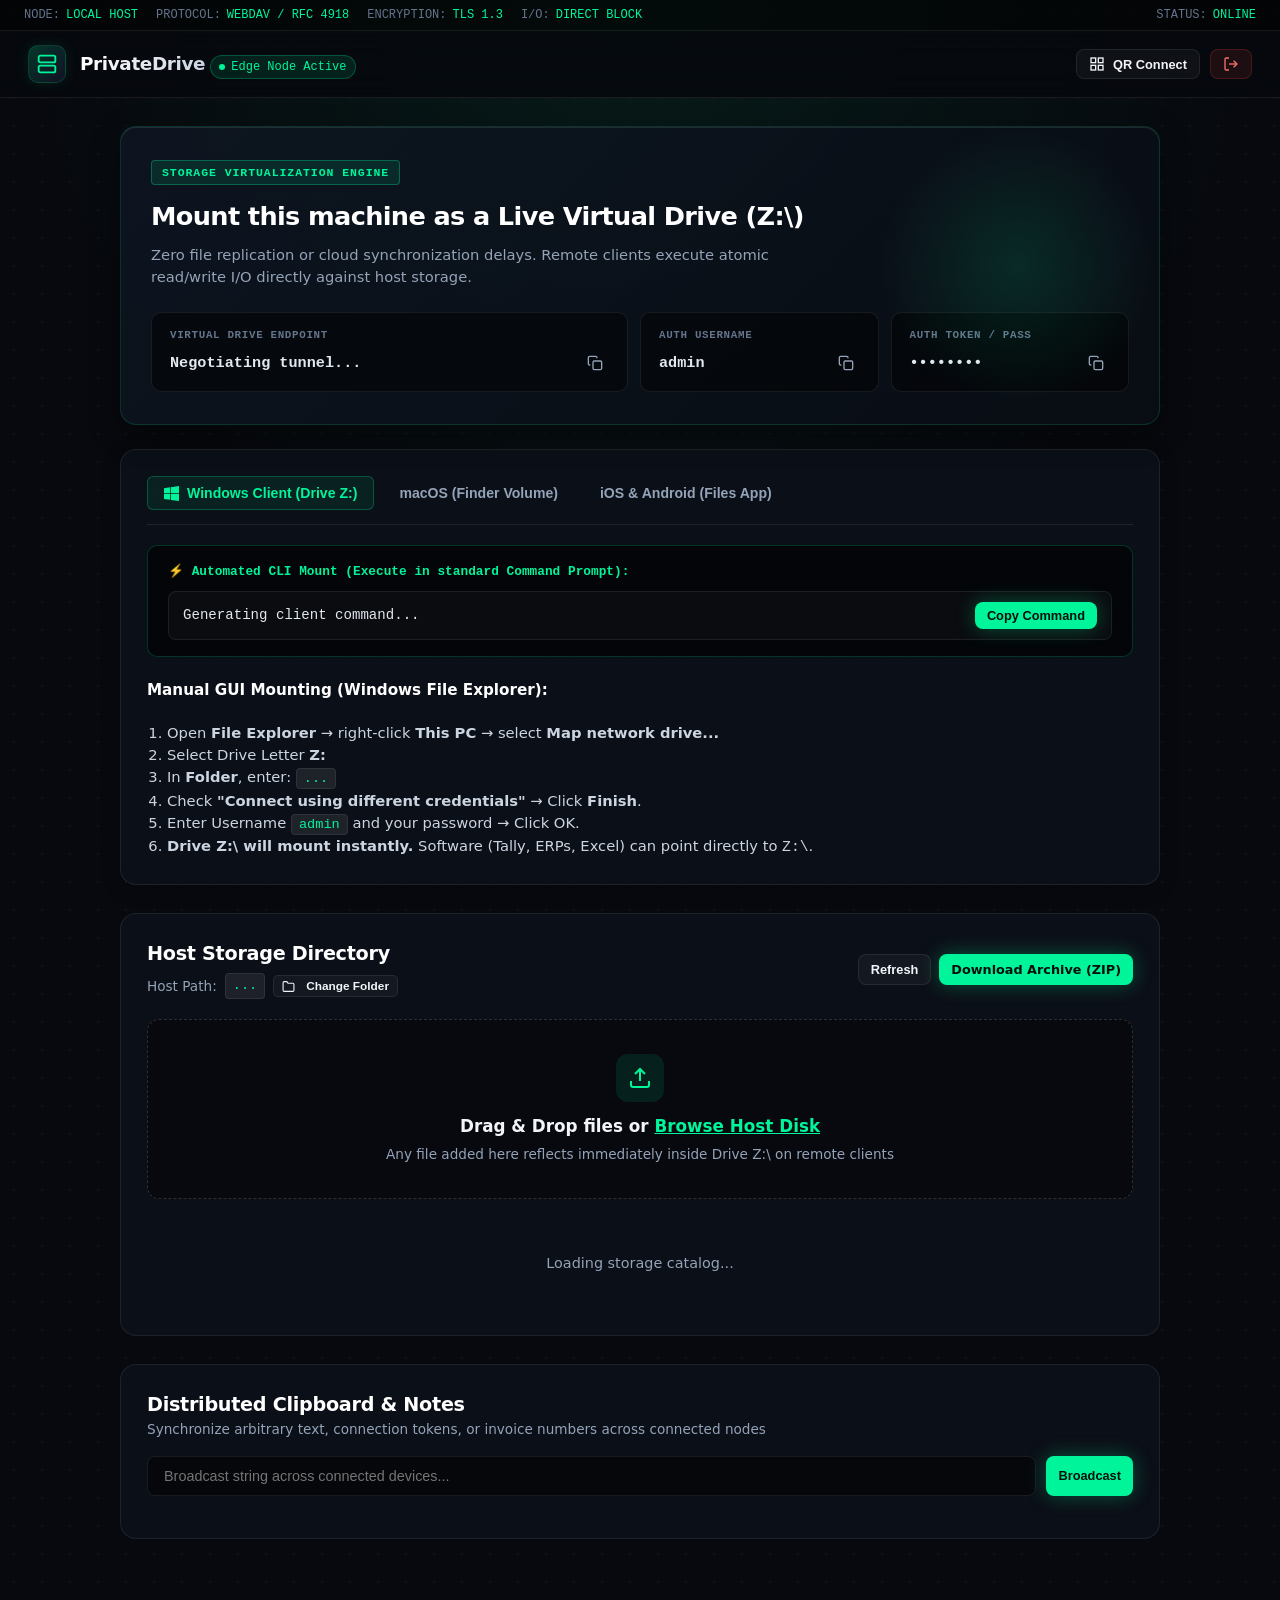
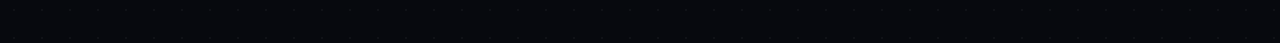
==== commit e21d4be5: "feat(storage): add dynamic shared folder switcher with presets and CLI --dir flag" ====
--- a/templates/index.html
+++ b/templates/index.html
@@ -176,7 +176,16 @@
             <div class="section-header">
                 <div>
                     <h3 class="section-title">Host Storage Directory</h3>
-                    <p class="subtle-text">Host Path: <code id="storagePathLabel" class="inline-code">...</code></p>
+                    <div class="storage-path-bar">
+                        <span class="subtle-text">Host Path:</span>
+                        <code id="storagePathLabel" class="inline-code">...</code>
+                        <button class="btn-secondary btn-xs" onclick="openFolderModal()" title="Select folder to share">
+                            <svg viewBox="0 0 24 24" width="13" height="13" fill="none" stroke="currentColor" stroke-width="2" style="vertical-align: middle; margin-right: 3px;">
+                                <path d="M22 19a2 2 0 0 1-2 2H4a2 2 0 0 1-2-2V5a2 2 0 0 1 2-2h5l2 3h9a2 2 0 0 1 2 2z"></path>
+                            </svg>
+                            Change Folder
+                        </button>
+                    </div>
                 </div>
                 <div class="section-actions">
                     <button class="btn-secondary btn-sm" onclick="fetchFiles()">Refresh</button>
@@ -236,6 +245,34 @@
         </div>
     </div>
 
+    <!-- Folder Selection Modal -->
+    <div id="folderModal" class="modal-backdrop hidden" onclick="closeFolderModal(event)">
+        <div class="modal-content folder-modal" onclick="event.stopPropagation()">
+            <div class="modal-header">
+                <h3 style="font-size: 1.1rem; font-weight: 700;">Select Shared Folder</h3>
+                <button class="btn-close" onclick="closeFolderModal()">&times;</button>
+            </div>
+            <div class="modal-body" style="text-align: left;">
+                <p class="subtle-text" style="margin-bottom: 12px; font-size: 0.85rem;">Select which directory on your computer remote devices can access as <strong>Drive Z:\</strong>:</p>
+                
+                <div class="preset-label" style="font-size: 0.75rem; font-weight: 700; color: var(--text-muted); text-transform: uppercase; margin-bottom: 6px;">Quick Presets:</div>
+                <div id="folderPresetsList" class="folder-presets-grid">
+                    <!-- Populated via API -->
+                </div>
+
+                <div class="custom-path-group" style="margin-top: 14px;">
+                    <label for="customFolderPath" style="font-size: 0.75rem; font-weight: 700; color: var(--text-muted); text-transform: uppercase; display: block; margin-bottom: 6px;">Custom Absolute Path:</label>
+                    <input type="text" id="customFolderPath" class="custom-folder-input" placeholder="/home/weeknd/Downloads or ~/Documents">
+                </div>
+
+                <div class="modal-footer-actions" style="margin-top: 18px; display: flex; gap: 8px; justify-content: flex-end;">
+                    <button class="btn-secondary btn-sm" onclick="closeFolderModal()">Cancel</button>
+                    <button id="applyFolderBtn" class="btn-primary btn-sm" onclick="applySharedFolder()">Apply & Switch</button>
+                </div>
+            </div>
+        </div>
+    </div>
+
     <!-- Notification Toast -->
     <div id="toast" class="toast hidden"></div>
 
--- a/static/style.css
+++ b/static/style.css
@@ -620,6 +620,71 @@
 
 .empty-state { text-align: center; padding: 34px; color: var(--text-muted); font-size: 0.9rem; }
 
+/* ----------------- Folder Switcher & Presets ----------------- */
+.btn-xs {
+    padding: 3px 8px;
+    font-size: 0.74rem;
+    border-radius: 5px;
+    cursor: pointer;
+    display: inline-flex;
+    align-items: center;
+}
+.storage-path-bar {
+    display: flex;
+    align-items: center;
+    gap: 8px;
+    flex-wrap: wrap;
+    margin-top: 4px;
+}
+.folder-modal {
+    max-width: 480px;
+}
+.folder-presets-grid {
+    display: flex;
+    flex-wrap: wrap;
+    gap: 6px;
+    margin-bottom: 8px;
+}
+.preset-chip {
+    background: rgba(255, 255, 255, 0.04);
+    border: 1px solid var(--border);
+    color: var(--text-muted);
+    font-size: 0.78rem;
+    padding: 6px 12px;
+    border-radius: 6px;
+    cursor: pointer;
+    transition: all 0.15s;
+    font-family: inherit;
+}
+.preset-chip:hover {
+    background: rgba(0, 245, 155, 0.08);
+    border-color: var(--accent);
+    color: #fff;
+}
+.preset-chip.active {
+    background: rgba(0, 245, 155, 0.15);
+    border-color: var(--accent);
+    color: var(--accent);
+    font-weight: 600;
+}
+.custom-folder-input {
+    width: 100%;
+    background: #090c10;
+    border: 1px solid var(--border);
+    border-radius: 8px;
+    padding: 9px 12px;
+    color: #fff;
+    font-family: var(--mono);
+    font-size: 0.84rem;
+    box-sizing: border-box;
+    transition: border-color 0.15s;
+}
+.custom-folder-input:focus {
+    outline: none;
+    border-color: var(--accent);
+    box-shadow: 0 0 10px rgba(0, 245, 155, 0.2);
+}
+
 @media (max-width: 768px) {
     .credentials-grid { grid-template-columns: 1fr; }
     .hide-mobile { display: none; }
